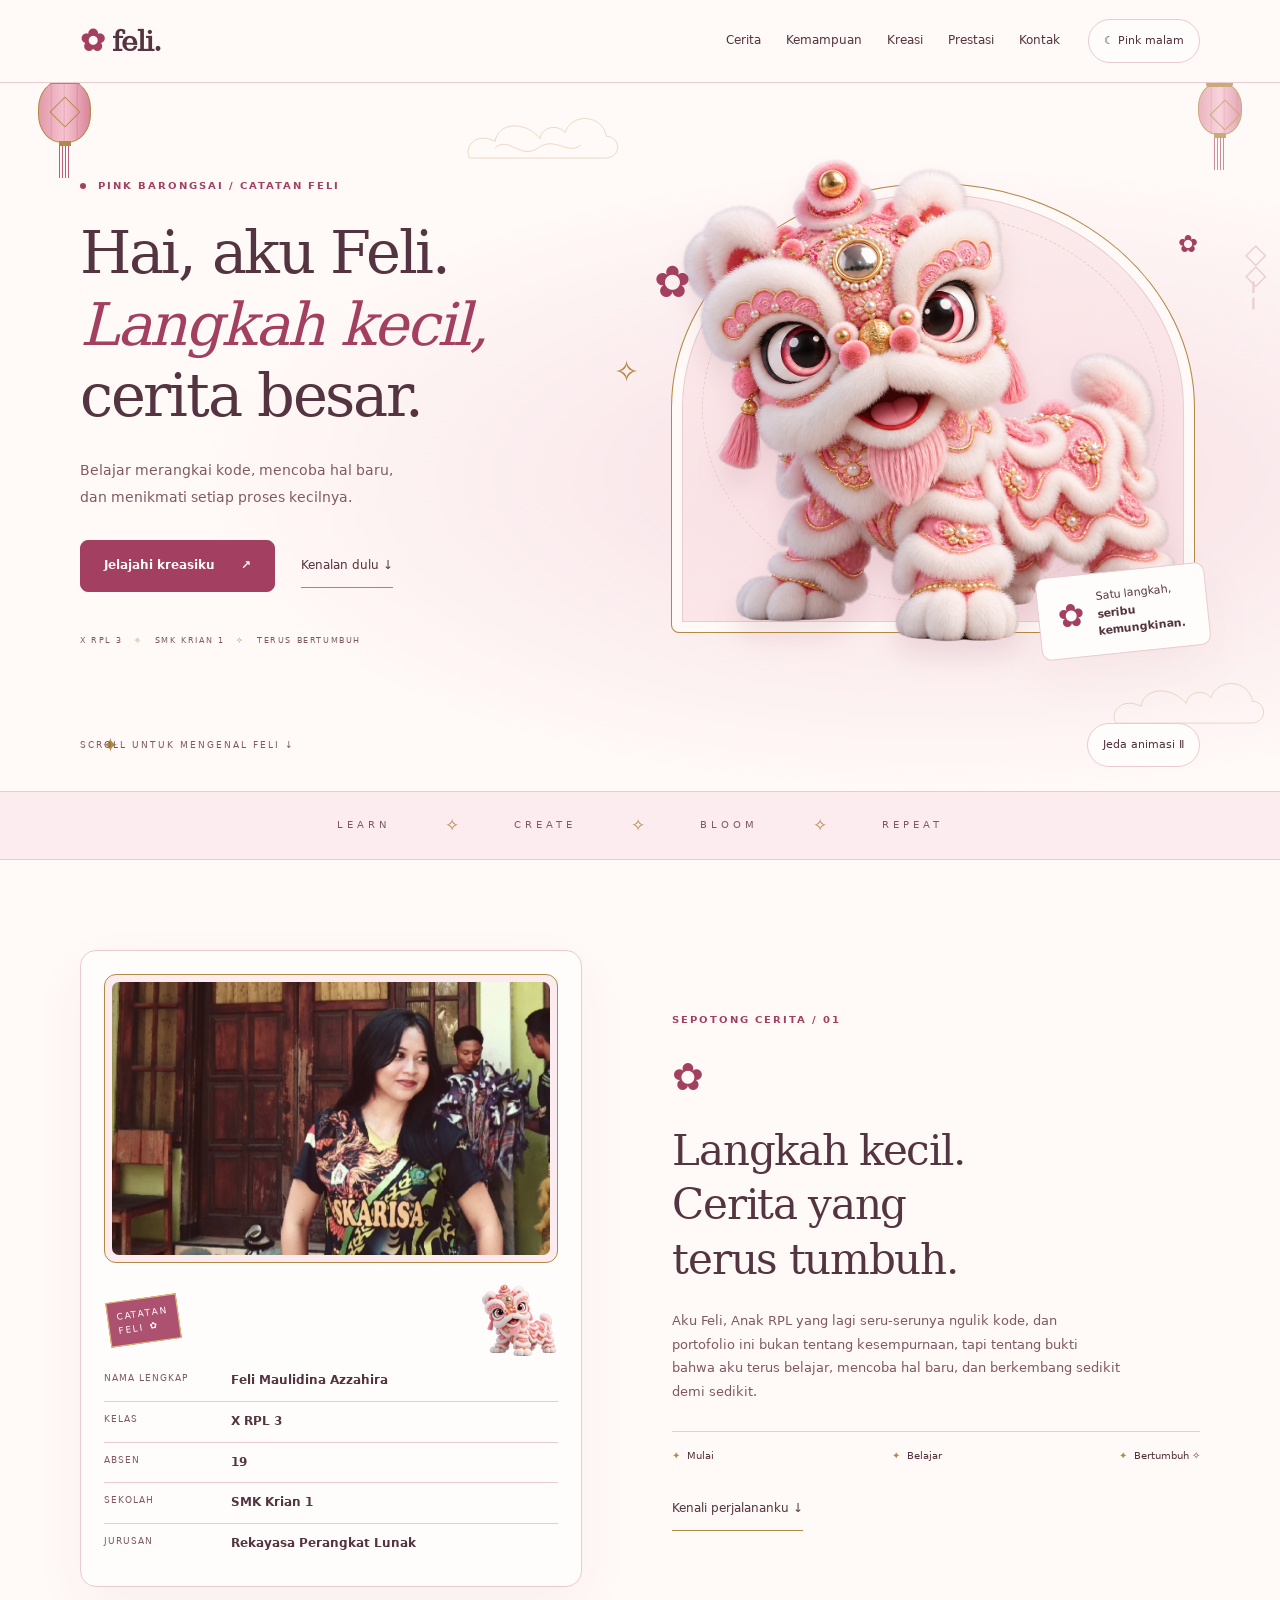
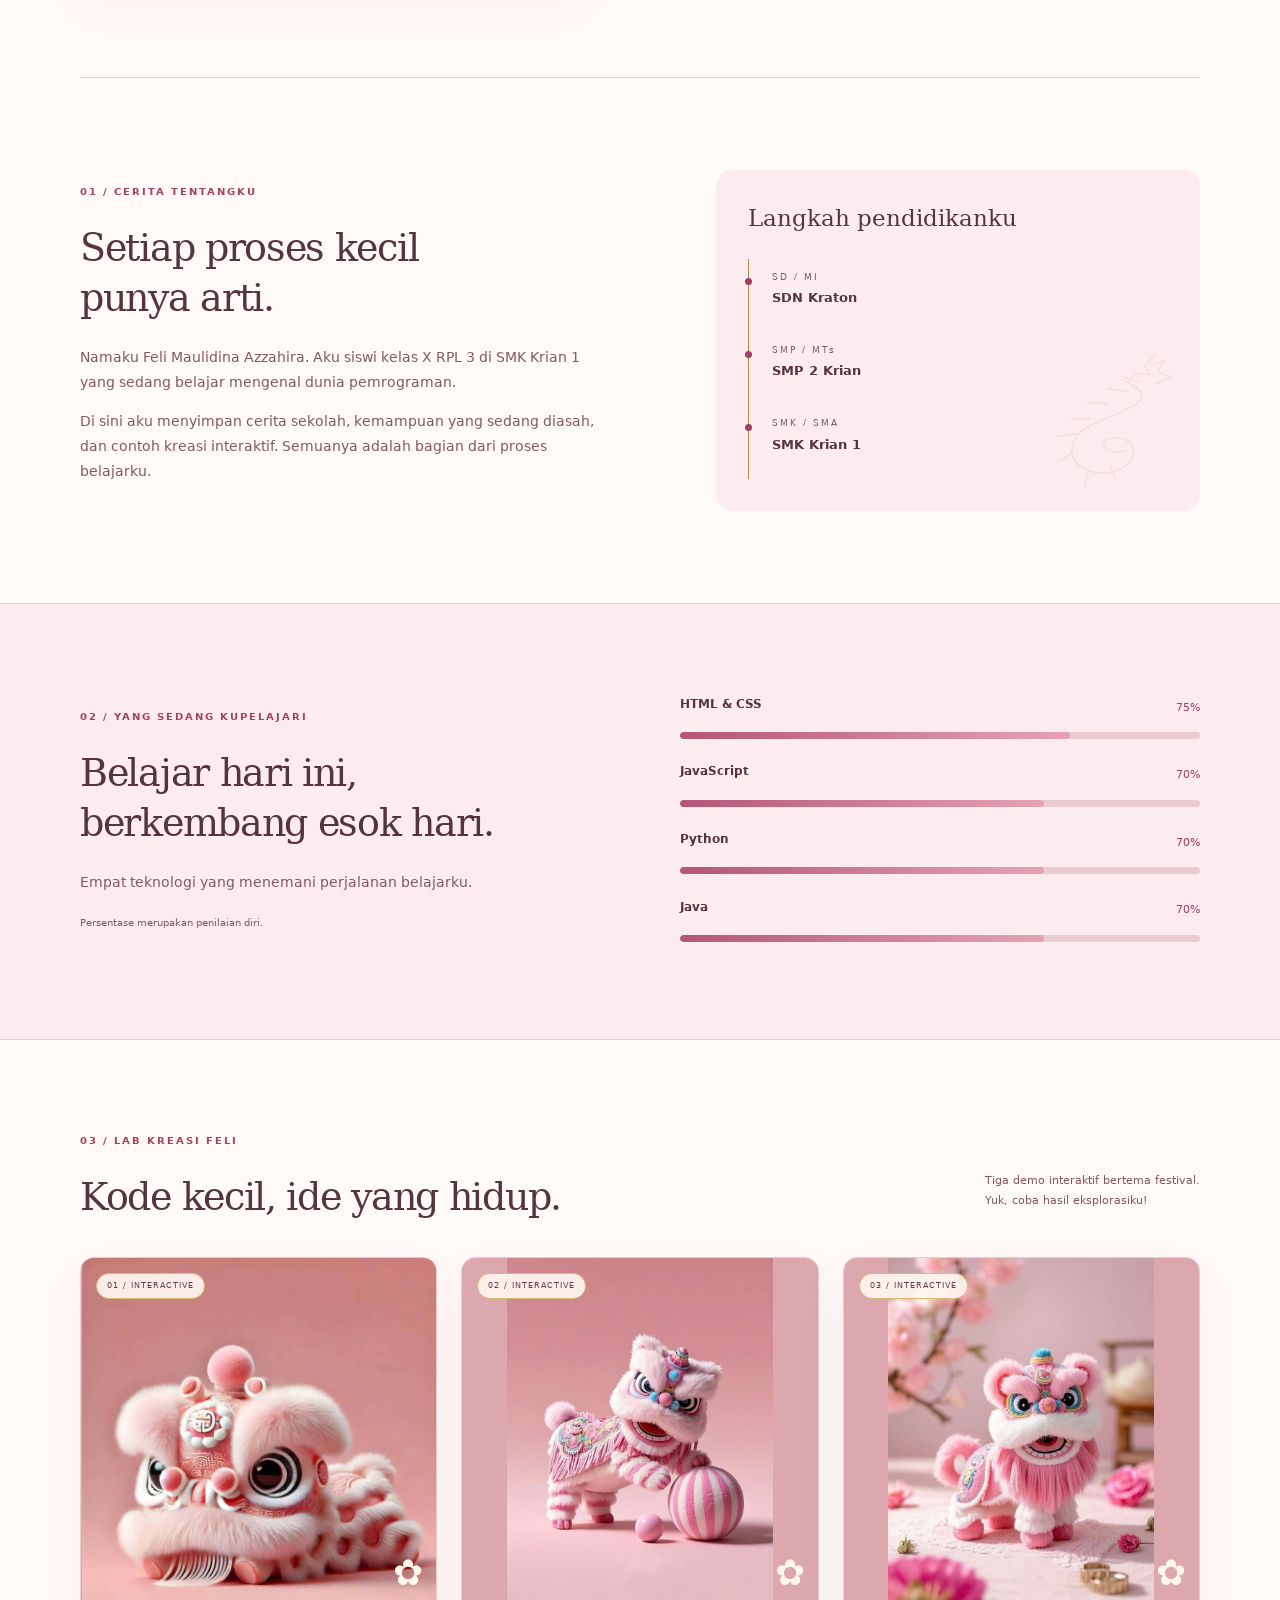
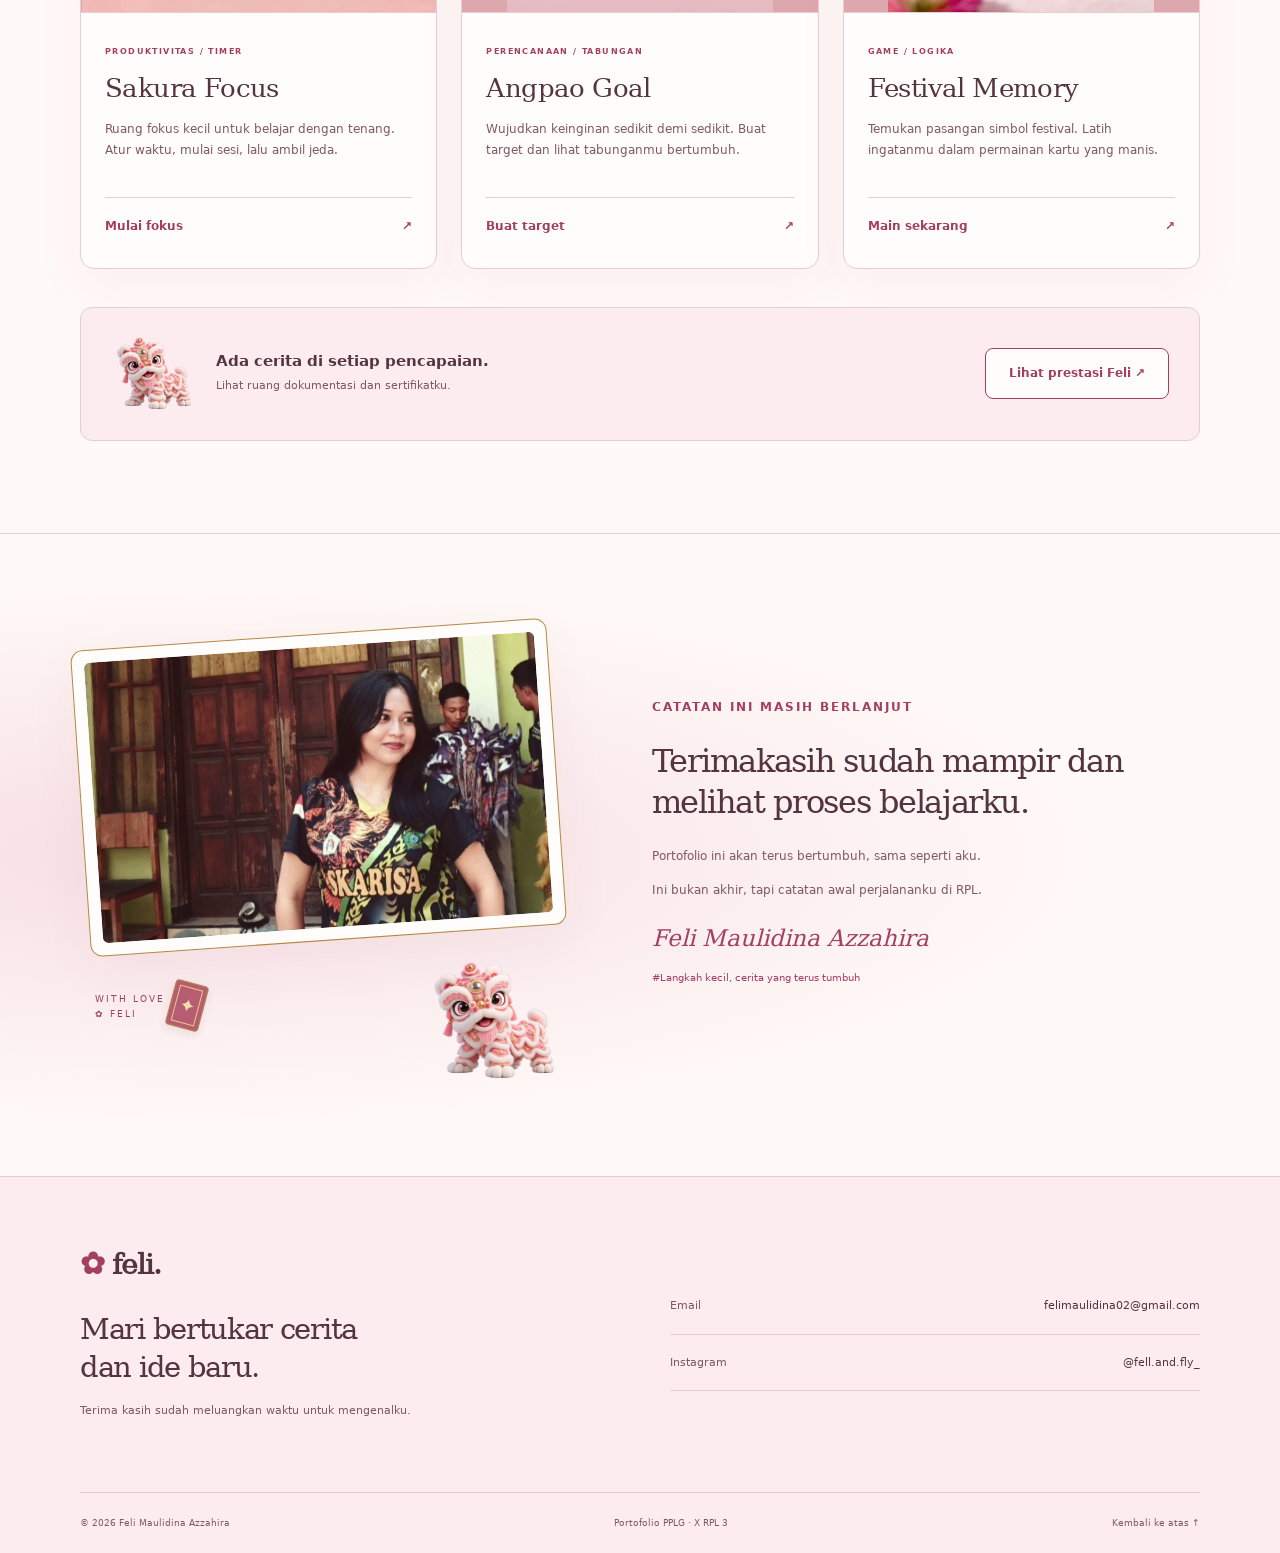
==== portfolio-barongsai-pink/index.html @ 2411786a "Upload ZIP deployment via Web Client Uploaded 23 files." ====
<!DOCTYPE html>
<html lang="id">
<head>
<meta charset="UTF-8">
<meta name="viewport" content="width=device-width, initial-scale=1.0">
<meta name="theme-color" content="#fcf2f5">
<meta name="description" content="Kenali Feli Maulidina Azzahira, siswi X RPL 3 SMK Krian 1. Profil, keterampilan, demo proyek sederhana, dan galeri prestasi.">
<title>Feli | Pink Barongsai — Chinese Aesthetic Portfolio</title>
<link rel="icon" href="assets/favicon.svg" type="image/svg+xml">
<link rel="stylesheet" href="style.css">
<script src="config.js" defer>
</script>
<script src="common.js" defer>
</script>
<script src="experience.js" defer>
</script>
<script src="script.js" defer>
</script>
</head>
<body>
<div class="scroll-progress" aria-hidden="true">
</div>
<div class="petals" aria-hidden="true">
</div>
<a class="skip" href="#utama">Lewati menu</a>
<header class="header">
<div class="container nav-wrap">
<a class="brand" href="index.html">
<span aria-hidden="true">✿</span> feli.</a>
<button class="menu-toggle" aria-controls="navigasi" aria-expanded="false" hidden>Menu ☰</button>
<nav id="navigasi" aria-label="Menu utama">
<a href="index.html#profil">Cerita</a>
<a href="index.html#bekal">Kemampuan</a>
<a href="index.html#karya">Kreasi</a>
<a href="prestasi.html">Prestasi</a>
<a href="#kontak">Kontak</a>
</nav>
<button class="theme-toggle" aria-pressed="false" type="button" hidden>☾ Pink malam</button>
</div>
</header>
<main id="utama">
<section class="festival-hero">
<div class="festival-decor" aria-hidden="true">
<span class="lantern lantern-one">
<i>
</i>
</span>
<span class="lantern lantern-two">
<i>
</i>
</span>
<svg class="chinese-cloud cloud-one" viewBox="0 0 220 80">
<path d="M12 62h185c26 0 22-30 3-30-5-30-48-33-57-5-11-13-33-7-34 8C86 9 50 14 47 39 22 26 3 45 12 62Z"/>
<path d="M47 48c19-17 35 17 59 0s40 11 59-4"/>
</svg>
<svg class="chinese-cloud cloud-two" viewBox="0 0 220 80">
<path d="M12 62h185c26 0 22-30 3-30-5-30-48-33-57-5-11-13-33-7-34 8C86 9 50 14 47 39 22 26 3 45 12 62Z"/>
</svg>
<span class="spark spark-one">✧</span>
<span class="spark spark-two">✦</span>
<span class="chinese-knot">◇<br>◇<br>╎</span>
</div>
<div class="container hero-layout">
<div class="introduction">
<p class="eyebrow">
<span class="tiny-dot">
</span> PINK BARONGSAI / CATATAN FELI</p>
<h1>Hai, aku Feli.<br>
<em>Langkah kecil,</em>
<br>cerita besar.</h1>
<p class="hero-description">Belajar merangkai kode, mencoba hal baru,<br>dan menikmati setiap proses kecilnya.</p>
<div class="hero-actions">
<a class="button" href="#karya">Jelajahi kreasiku <span>↗</span>
</a>
<a class="plain-link" href="#profil">Kenalan dulu ↓</a>
</div>
<p class="hero-meta">X RPL 3 <span>✧</span> SMK KRIAN 1 <span>✧</span> TERUS BERTUMBUH</p>
</div>
<div class="hero-art" aria-label="Barongsai pink menyambutmu">
<div class="moon-gate">
</div>

<img class="mascot hero-lion" data-art="mascot" alt="" aria-hidden="true" width="400" height="370" loading="eager" fetchpriority="high">
<div class="hero-sticker">
<span>✿</span> Satu langkah,<br>
<strong>seribu kemungkinan.</strong>
</div>
<span class="art-petal petal-a">✿</span>
<span class="art-petal petal-b">✿</span>
</div>
</div>
<div class="container hero-bottom">
<span>SCROLL UNTUK MENGENAL FELI ↓</span>
<button class="motion-toggle" type="button" aria-pressed="false" hidden>Jeda animasi Ⅱ</button>
</div>
</section>
<div class="festival-ribbon" aria-hidden="true">
<span>LEARN</span> ✧ <span>CREATE</span> ✧ <span>BLOOM</span> ✧ <span>REPEAT</span>
</div>
<section class="container identity-story" aria-label="Kenalan dengan Feli">
<article class="identity-card">
<div class="identity-top">
<div class="photo-circle photo-frame">
<div id="profile-initials" role="img" aria-label="Inisial Feli Maulidina Azzahira">FA</div>
<img id="profile-photo" data-photo="profile" alt="Foto asli Feli Maulidina Azzahira" width="836" height="522" hidden>
</div>
<img class="mascot frame-lion" data-art="mascot" alt="" aria-hidden="true" width="400" height="370" loading="lazy">
<span class="small-stamp" aria-hidden="true">CATATAN<br>FELI ✿</span>
</div>
<dl class="identity-list">
<div>
<dt>NAMA LENGKAP</dt>
<dd>Feli Maulidina Azzahira</dd>
</div>
<div>
<dt>KELAS</dt>
<dd>X RPL 3</dd>
</div>
<div>
<dt>ABSEN</dt>
<dd>19</dd>
</div>
<div>
<dt>SEKOLAH</dt>
<dd>SMK Krian 1</dd>
</div>
<div>
<dt>JURUSAN</dt>
<dd>Rekayasa Perangkat Lunak</dd>
</div>
</dl>
</article>
<aside class="trail-note">
<span class="note-label">SEPOTONG CERITA / 01</span>
<span class="flower" aria-hidden="true">✿</span>
<h2>Langkah kecil.<br>Cerita yang<br>terus tumbuh.</h2>
<p>Aku Feli, Anak RPL yang lagi seru-serunya ngulik kode, dan portofolio ini bukan tentang kesempurnaan, tapi tentang bukti bahwa aku terus belajar, mencoba hal baru, dan berkembang sedikit demi sedikit.</p>
<div class="trail-line" aria-hidden="true">
<span>Mulai</span>
<span>Belajar</span>
<span>Bertumbuh ✧</span>
</div>
<a class="plain-link" href="#profil">Kenali perjalananku ↓</a>
</aside>
</section>
<section id="profil" class="container section about">
<div>
<p class="eyebrow">01 / CERITA TENTANGKU</p>
<h2>Setiap proses kecil<br>punya arti.</h2>
<p>Namaku Feli Maulidina Azzahira. Aku siswi kelas X RPL 3 di SMK Krian 1 yang sedang belajar mengenal dunia pemrograman.</p>
<p>Di sini aku menyimpan cerita sekolah, kemampuan yang sedang diasah, dan contoh kreasi interaktif. Semuanya adalah bagian dari proses belajarku.</p>
</div>
<div class="school-panel">
<svg class="dragon-ornament" viewBox="0 0 240 240" aria-hidden="true">
<path d="M195 24l-17 16 7 13-17-2-14 12 15 9c25 28-60 36-84 65-27 35 26 67 65 42 25-17 10-44-17-39-25 4-4 26 20 17M183 41l22-7-9 15 19 8-24 9M171 63l-26-8m11 21-29-4m0 21-29-2m5 23-27-1m9 21-29 4m23 22-21 14m42 8-5 24m36-28 7 18"/>
</svg>
<h3>Langkah pendidikanku</h3>
<ol class="school-list">
<li>
<span>SD / MI</span>
<strong>SDN Kraton</strong>
</li>
<li>
<span>SMP / MTs</span>
<strong>SMP 2 Krian</strong>
</li>
<li>
<span>SMK / SMA</span>
<strong>SMK Krian 1</strong>
</li>
</ol>
</div>
</section>
<section id="bekal" class="skills-section">
<div class="container section skill-layout">
<div>
<p class="eyebrow">02 / YANG SEDANG KUPELAJARI</p>
<h2>Belajar hari ini,<br>berkembang esok hari.</h2>
<p>Empat teknologi yang menemani perjalanan belajarku.</p>
<small class="skill-note">Persentase merupakan penilaian diri.</small>
</div>
<div class="skill-list">
<div class="skill">
<div>
<h3>HTML &amp; CSS</h3>
<span>75%</span>
</div>
<progress value="75" max="100" aria-label="HTML &amp; CSS 75 persen">75%</progress>
</div>
<div class="skill">
<div>
<h3>JavaScript</h3>
<span>70%</span>
</div>
<progress value="70" max="100" aria-label="JavaScript 70 persen">70%</progress>
</div>
<div class="skill">
<div>
<h3>Python</h3>
<span>70%</span>
</div>
<progress value="70" max="100" aria-label="Python 70 persen">70%</progress>
</div>
<div class="skill">
<div>
<h3>Java</h3>
<span>70%</span>
</div>
<progress value="70" max="100" aria-label="Java 70 persen">70%</progress>
</div>
</div>
</div>
</section>
<section id="karya" class="container section">
<div class="section-heading">
<div>
<p class="eyebrow">03 / LAB KREASI FELI</p>
<h2>Kode kecil, ide yang hidup.</h2>
</div>
<p>Tiga demo interaktif bertema festival.<br>Yuk, coba hasil eksplorasiku!</p>
</div>
<div class="projects">
<article class="project">
<div class="project-visual photo-frame">
<img data-photo="portfolio1" alt="Thumbnail Sakura Focus: Barongsai pink dan putih" width="736" height="736" loading="lazy">
<span class="project-number">01 / INTERACTIVE</span>
<span class="project-flower" aria-hidden="true">✿</span>
</div>
<div class="project-body">
<span class="tag">PRODUKTIVITAS / TIMER</span>
<h3>Sakura Focus</h3>
<p>Ruang fokus kecil untuk belajar dengan tenang. Atur waktu, mulai sesi, lalu ambil jeda.</p>
<button class="demo-button" data-demo="focus" hidden>Mulai fokus <span>↗</span>
</button>
</div>
</article>
<article class="project">
<div class="project-visual photo-frame">
<img data-photo="portfolio2" alt="Thumbnail Angpao Goal: Barongsai pink dan putih" width="736" height="736" loading="lazy">
<span class="project-number">02 / INTERACTIVE</span>
<span class="project-flower" aria-hidden="true">✿</span>
</div>
<div class="project-body">
<span class="tag">PERENCANAAN / TABUNGAN</span>
<h3>Angpao Goal</h3>
<p>Wujudkan keinginan sedikit demi sedikit. Buat target dan lihat tabunganmu bertumbuh.</p>
<button class="demo-button" data-demo="goal" hidden>Buat target <span>↗</span>
</button>
</div>
</article>
<article class="project">
<div class="project-visual photo-frame">
<img data-photo="portfolio3" alt="Thumbnail Festival Memory: Barongsai pink dan putih" width="736" height="736" loading="lazy">
<span class="project-number">03 / INTERACTIVE</span>
<span class="project-flower" aria-hidden="true">✿</span>
</div>
<div class="project-body">
<span class="tag">GAME / LOGIKA</span>
<h3>Festival Memory</h3>
<p>Temukan pasangan simbol festival. Latih ingatanmu dalam permainan kartu yang manis.</p>
<button class="demo-button" data-demo="memory" hidden>Main sekarang <span>↗</span>
</button>
</div>
</article>
</div>
<div class="achievement-cta">
<img class="mascot cta-lion" data-art="mascot" alt="" aria-hidden="true" width="400" height="370" loading="lazy">
<div>
<h3>Ada cerita di setiap pencapaian.</h3>
<p>Lihat ruang dokumentasi dan sertifikatku.</p>
</div>
<a class="button secondary" href="prestasi.html">Lihat prestasi Feli ↗</a>
</div>
<noscript>
<p>Aktifkan JavaScript untuk mencoba proyek interaktif.</p>
</noscript>
</section>
<section class="closing-section">
<div class="container closing-layout">
<div class="closing-visual">
<div class="closing-photo photo-frame">
<img data-photo="closing" alt="Foto penutup Feli Maulidina Azzahira" width="836" height="522" loading="lazy">
</div>
<img class="mascot closing-lion" data-art="mascot" alt="" aria-hidden="true" width="400" height="370" loading="lazy">
<span class="angpao-ornament" aria-hidden="true"></span><span class="closing-seal">WITH LOVE<br>✿ FELI</span>
</div>
<div class="closing-copy">
<p class="eyebrow">CATATAN INI MASIH BERLANJUT</p>
<h2>Terimakasih sudah mampir dan melihat proses belajarku.</h2>
<p>Portofolio ini akan terus bertumbuh, sama seperti aku.</p>
<p>Ini bukan akhir, tapi catatan awal perjalananku di RPL.</p>
<span class="signature">Feli Maulidina Azzahira</span>
<p class="closing-hashtag">#Langkah kecil, cerita yang terus tumbuh</p>
</div>
</div>
</section>
</main>
<footer id="kontak">
<div class="container footer-content">
<div>
<a class="brand" href="index.html">
<span aria-hidden="true">✿</span> feli.</a>
<h2>Mari bertukar cerita<br>dan ide baru.</h2>
<p>Terima kasih sudah meluangkan waktu untuk mengenalku.</p>
</div>
<div class="contact-details">
<div class="contact-line">
<span>Email</span>
<span id="email-contact">
<a href="mailto:felimaulidina02@gmail.com">felimaulidina02@gmail.com</a>
</span>
</div>
<div class="contact-line">
<span>Instagram</span>
<span id="social-contact">
<a href="https://www.instagram.com/fell.and.fly_/">@fell.and.fly_</a>
</span>
</div>
</div>
</div>
<div class="container footer-bottom">
<span>© <span id="year">2026</span> Feli Maulidina Azzahira</span>
<span>Portofolio PPLG · X RPL 3</span>
<a href="#utama">Kembali ke atas ↑</a>
</div>
</footer>
<dialog id="demo-dialog" aria-labelledby="demo-title">
<div class="dialog-head">
<span>RUANG LATIHAN</span>
<button id="close-dialog" type="button" aria-label="Tutup proyek">×</button>
</div>
<h2 id="demo-title">
</h2>
<div id="demo-content">
</div>
</dialog>
</body>
</html>
---- portfolio-barongsai-pink/style.css ----
@font-face{font-family:Feli Sans;src:url('assets/fonts/DejaVuSans-Regular.woff') format('woff');font-weight:400;font-display:swap}
@font-face{font-family:Feli Sans;src:url('assets/fonts/DejaVuSans-Bold.woff') format('woff');font-weight:700;font-display:swap}
@font-face{font-family:Feli Serif;src:url('assets/fonts/DejaVuSerif-Regular.woff') format('woff');font-display:swap}
:root{--bg:#fff9f7;--surface:#fffdfb;--pink:#f7dee4;--pink-soft:#fcecf0;--ink:#543440;--muted:#805965;--accent:#a33f61;--accent-hover:#852d4b;--gold:#b48945;--line:#eacbd0;--shadow:0 18px 55px #8637520c;--serif:'Feli Serif',Georgia,serif;--sans:'Feli Sans',Arial,sans-serif}
*{box-sizing:border-box}html{scroll-behavior:smooth;scroll-padding-top:100px}body{margin:0;background:var(--bg);color:var(--ink);font-family:var(--sans);font-size:14px;line-height:1.8;overflow-x:clip}body[data-theme=dark]{--bg:#291d27;--surface:#352631;--pink:#49303e;--pink-soft:#3c2936;--ink:#fff0ee;--muted:#dcc0c9;--accent:#f4a7bd;--accent-hover:#ffc9d8;--gold:#ddb77a;--line:#674450;--shadow:0 18px 55px #0002}h1,h2,h3,p{margin-top:0}h1,h2{font-family:var(--serif);font-weight:400;line-height:1.3;letter-spacing:-1.3px}h2{font-size:clamp(28px,3vw,42px);margin-bottom:22px}h3{font-size:18px;line-height:1.45}p{color:var(--muted)}a{color:inherit;text-decoration:none}button,input,textarea,select{font:inherit}button,a,input,select{touch-action:manipulation}button{cursor:pointer}button:disabled{cursor:default;opacity:.65}a,button{ -webkit-tap-highlight-color:transparent}button,a{transition:background .25s,color .25s,transform .25s,box-shadow .25s}button:focus-visible,a:focus-visible,input:focus-visible,select:focus-visible{outline:3px solid var(--gold);outline-offset:4px}img{max-width:100%;display:block}[hidden]{display:none!important}.container{width:min(1120px,calc(100% - 64px));margin-inline:auto}.section{padding-block:92px}.eyebrow,.tag,.note-label{font-size:10px;letter-spacing:2px;font-weight:700;color:var(--accent)}.eyebrow{margin-bottom:22px}.skip{position:fixed;top:-100px;left:20px;padding:12px;background:var(--surface);z-index:100}.skip:focus{top:10px}.header{position:sticky;top:0;z-index:30;background:var(--bg);border-bottom:1px solid var(--line)}.nav-wrap{display:flex;align-items:center;gap:28px;min-height:82px}.brand{font-family:var(--serif);font-size:28px;letter-spacing:-1px;font-weight:700}.brand span{color:var(--accent);font-size:30px}.nav-wrap nav{display:flex;gap:25px;margin-left:auto;font-size:12px}.nav-wrap nav a{padding:10px 0}.nav-wrap nav a:hover{color:var(--accent)}.theme-toggle,.menu-toggle,.motion-toggle{border:1px solid var(--line);border-radius:30px;padding:10px 15px;font-size:11px;background:var(--surface);color:var(--ink);min-height:44px}.menu-toggle{display:none}.scroll-progress{position:fixed;top:0;height:3px;background:var(--accent);width:100%;transform:scaleX(0);transform-origin:left;z-index:60}.button{display:inline-flex;align-items:center;justify-content:center;gap:26px;padding:14px 23px;min-height:48px;background:var(--accent);color:var(--bg);border:1px solid var(--accent);border-radius:8px;font-size:12px;font-weight:700}.button:hover{background:var(--accent-hover);transform:translateY(-3px);box-shadow:0 8px 22px #a33f6122}.button.secondary{background:var(--surface);color:var(--accent)}.plain-link{display:inline-flex;align-items:center;min-height:44px;font-size:12px;border-bottom:1px solid var(--gold)}.plain-link:hover{color:var(--accent)}
/* Hero: moon gate, lanterns and soft 3D lion. */
.festival-hero{position:relative;isolation:isolate;background:radial-gradient(ellipse at 74% 56%,var(--pink) 0,transparent 56%);overflow:hidden}.hero-layout{display:grid;grid-template-columns:1.05fr 1fr;align-items:center;min-height:640px;gap:25px;position:relative;z-index:2}.introduction{padding:52px 0 25px}.tiny-dot{display:inline-block;width:6px;height:6px;background:var(--accent);border-radius:50%;margin-right:7px}.introduction h1{font-size:clamp(42px,4.6vw,62px);margin-bottom:25px;line-height:1.22;letter-spacing:-2.3px}.introduction h1 em{font-weight:400;color:var(--accent)}.hero-description{font-size:14px;line-height:1.9}.hero-actions{display:flex;align-items:center;gap:26px;margin:30px 0}.hero-meta{font-size:8px;letter-spacing:1.6px;display:flex;align-items:center;gap:12px;margin-top:42px}.hero-meta span{color:var(--gold)}.hero-art{position:relative;height:510px;transform:translateY(var(--parallax,0px));min-width:0}.moon-gate{position:absolute;inset:35px 5px 25px;border:1px solid var(--gold);border-radius:50% 50% 8px 8px;background:linear-gradient(140deg,#fbe5e6aa,#f2c5d03b);box-shadow:inset 0 0 0 10px var(--bg),inset 0 0 0 11px var(--line)}.moon-gate:before{content:'';position:absolute;inset:30px;border:1px dashed var(--line);border-radius:50%}.mascot{object-fit:contain;pointer-events:none;user-select:none;animation:lion-dance 6s ease-in-out infinite}.hero-lion{position:absolute;width:103%;max-width:110%;height:auto;bottom:4px;left:-4%;filter:drop-shadow(0 17px 12px #8f4b5820)}.orbit-label{position:absolute;left:21%;top:15px;font-size:10px;letter-spacing:2px;transform:rotate(-7deg);color:var(--muted)}.hero-sticker{position:absolute;right:-8px;bottom:5px;border:1px solid var(--line);background:var(--surface);border-radius:10px;padding:14px 19px;font-size:11px;line-height:1.6;box-shadow:var(--shadow);transform:rotate(-6deg)}.hero-sticker span{float:left;font-size:32px;margin-right:12px;color:var(--accent)}.art-petal{position:absolute;color:var(--accent);font-size:44px;animation:float 7s ease-in-out infinite}.petal-a{left:-12px;top:94px}.petal-b{right:2px;top:75px;font-size:24px;animation-delay:-2s}.hero-bottom{display:flex;justify-content:space-between;align-items:center;padding-bottom:24px;position:relative;z-index:3}.hero-bottom>span{font-size:9px;letter-spacing:2px;color:var(--muted)}.festival-ribbon{display:flex;justify-content:center;align-items:center;gap:55px;border-block:1px solid var(--line);background:var(--pink-soft);padding:18px 20px;color:var(--gold);font-size:17px}.festival-ribbon span{font-size:10px;letter-spacing:4px;color:var(--muted)}
.festival-decor{position:absolute;inset:0;pointer-events:none;overflow:hidden;z-index:0}.lantern{position:absolute;width:53px;height:63px;top:-3px;border:1px solid var(--gold);border-radius:45%;background:repeating-linear-gradient(90deg,transparent 0 11px,#b85e7030 12px 13px),linear-gradient(90deg,#e29aaa,#f6c4d0,#d9859b);transform-origin:top center;animation:sway 7s ease-in-out infinite}.lantern:before{content:'';position:absolute;left:18%;width:64%;height:7px;top:-4px;border-radius:3px;background:var(--gold)}.lantern:after{content:'';position:absolute;left:calc(50% - 6px);width:12px;height:32px;bottom:-36px;border-top:5px solid var(--gold);background:repeating-linear-gradient(90deg,#b76278 0 1px,transparent 1px 3px)}.lantern i{position:absolute;width:22px;height:22px;left:15px;top:20px;border:1px solid #b48945;transform:rotate(45deg)}.lantern-one{left:3%}.lantern-two{right:3%;top:0;width:44px;height:52px;animation-delay:-3s;opacity:.7}.chinese-cloud{position:absolute;width:160px;fill:none;stroke:var(--gold);stroke-width:1.1;opacity:.35;animation:cloud-drift 14s ease-in-out infinite}.cloud-one{left:36%;top:30px}.cloud-two{right:1%;bottom:55px;animation-delay:-7s}.spark{position:absolute;color:var(--gold);animation:twinkle 4s ease-in-out infinite}.spark-one{left:48%;top:37%;font-size:30px}.spark-two{left:8%;bottom:4%;font-size:20px}.chinese-knot{position:absolute;right:1%;top:160px;color:var(--accent);font-size:28px;line-height:.75;opacity:.2}.petals{position:fixed;inset:0;overflow:hidden;pointer-events:none;z-index:31}.petals i{position:absolute;left:var(--x);top:-30px;width:9px;height:14px;border-radius:80% 0 75% 35%;background:#eaa2ba;opacity:0;animation:petal-fall var(--duration) linear var(--delay) infinite}.dragon-ornament{position:absolute;right:10px;bottom:0;width:175px;fill:none;stroke:var(--gold);stroke-width:2;opacity:.12;pointer-events:none}
/* Original identity, school and skills content retained. */
.identity-story{display:grid;grid-template-columns:1fr 1.05fr;gap:90px;padding-block:90px;align-items:center}.identity-card{background:var(--surface);border:1px solid var(--line);padding:23px;border-radius:16px;box-shadow:var(--shadow);position:relative}.identity-top{position:relative}.photo-circle{position:relative;background:var(--pink-soft);min-height:150px}.photo-frame{border:1px solid var(--gold);padding:7px;border-radius:12px;position:relative;background:var(--pink-soft)}.photo-circle img{width:100%;height:auto;object-fit:contain;border-radius:7px}.photo-circle #profile-initials{padding:50px;text-align:center;font-family:var(--serif);font-size:42px}.frame-lion{position:absolute;right:-34px;bottom:-34px;width:115px;height:auto;z-index:2;animation-delay:-2s}.small-stamp{position:absolute;top:17px;left:17px;font-size:9px;line-height:1.5;letter-spacing:2px;color:#fff;background:#a33f61e6;border:1px solid #e3bd76;padding:8px;transform:rotate(-8deg)}.identity-list{margin:23px 0 0}.identity-list>div{display:grid;grid-template-columns:115px 1fr;gap:12px;padding:9px 0;border-bottom:1px solid var(--line)}.identity-list>div:last-child{border:0}.identity-list dt{font-size:9px;letter-spacing:1px;color:var(--muted)}.identity-list dd{margin:0;font-size:12px;font-weight:700}.trail-note{position:relative}.flower{display:block;color:var(--accent);font-size:38px;margin:12px 0}.trail-note h2{font-size:42px}.trail-note p{font-size:13px;max-width:450px}.trail-line{display:flex;justify-content:space-between;gap:10px;font-size:10px;border-top:1px solid var(--line);padding-top:15px;margin:28px 0 22px}.trail-line span:before{content:'✦';color:var(--gold);margin-right:7px}.about{border-top:1px solid var(--line);display:grid;grid-template-columns:1.15fr 1fr;gap:80px;align-items:center}.about p{max-width:520px}.school-panel{background:var(--pink-soft);padding:32px;border-radius:16px;position:relative;overflow:hidden}.school-panel h3{font-family:var(--serif);font-weight:400;font-size:23px}.school-list{margin:0;padding:0;list-style:none;position:relative;z-index:1}.school-list li{border-left:1px solid var(--gold);padding:10px 0 22px 23px;position:relative}.school-list li:before{content:'';width:7px;height:7px;position:absolute;left:-4px;top:19px;background:var(--accent);border-radius:50%}.school-list span{display:block;font-size:9px;letter-spacing:2px;color:var(--muted)}.school-list strong{font-size:13px}.skills-section{background:var(--pink-soft);border-block:1px solid var(--line)}.skill-layout{display:grid;grid-template-columns:1fr 1fr;gap:80px;align-items:center}.skill-note{font-size:10px;color:var(--muted)}.skill{margin-bottom:19px}.skill:last-child{margin-bottom:0}.skill>div{display:flex;justify-content:space-between;align-items:center}.skill h3{font-size:12px;margin:0 0 6px}.skill span{font-size:11px;color:var(--accent)}progress{appearance:none;width:100%;height:7px;border:0;border-radius:20px;overflow:hidden;background:var(--line)}progress::-webkit-progress-bar{background:var(--line);border-radius:20px}progress::-webkit-progress-value{background:linear-gradient(90deg,#b45677,#e6a2b5);border-radius:20px}progress::-moz-progress-bar{background:#b45677;border-radius:20px}
/* Thumbnails supplied by the user. */
.section-heading{display:flex;justify-content:space-between;align-items:end;gap:25px;margin-bottom:35px}.section-heading h2{margin-bottom:0}.section-heading>p{font-size:11px;flex-shrink:0}.projects{display:grid;grid-template-columns:repeat(3,minmax(0,1fr));gap:24px}.project{min-width:0;background:var(--surface);border:1px solid var(--line);border-radius:14px;box-shadow:var(--shadow);transition:transform .3s,box-shadow .3s;overflow:hidden}.project:hover{transform:translateY(-7px);box-shadow:0 18px 35px #913e6118}.project-visual{padding:0;border:0;border-radius:0;border-bottom:1px solid var(--line);overflow:hidden;aspect-ratio:1/1}.project-visual img{width:100%;height:100%;object-fit:contain;background:#dca8ae;transition:transform .8s}.project:hover .project-visual img{transform:scale(1.035)}.project-number{position:absolute;top:15px;left:15px;background:#fff8f1e8;color:#66384c;padding:5px 10px;border:1px solid #dcb779;border-radius:20px;font-size:8px;letter-spacing:1px}.project-flower{position:absolute;right:13px;bottom:7px;color:#fff7e9;font-size:36px}.project-body{padding:24px}.tag{font-size:8px;letter-spacing:1.4px}.project h3{font:400 26px var(--serif);letter-spacing:-.6px;margin:10px 0 16px}.project p{font-size:12px;min-height:66px}.demo-button{display:flex;width:100%;justify-content:space-between;align-items:center;min-height:47px;border:0;border-top:1px solid var(--line);background:transparent;color:var(--accent);padding:13px 0 0;font-size:12px;font-weight:700}.demo-button:hover span{transform:translate(3px,-3px)}.demo-button span{transition:transform .25s}.achievement-cta{margin-top:38px;padding:27px 30px;display:flex;gap:23px;align-items:center;background:var(--pink-soft);border:1px solid var(--line);border-radius:12px}.achievement-cta h3{font-size:15px;margin:0 0 3px}.achievement-cta p{font-size:11px;margin:0}.achievement-cta .button{margin-left:auto;flex-shrink:0}.cta-lion{width:82px;height:78px;flex-shrink:0;animation-delay:-3s}
/* Closing photograph remains intact and uncropped. */
.closing-section{padding:80px 0 95px;border-top:1px solid var(--line);background:radial-gradient(ellipse at 15% 50%,var(--pink),transparent 60%)}.closing-layout{display:grid;grid-template-columns:1fr 1.15fr;align-items:center;gap:95px}.closing-visual{position:relative;padding:20px 0 65px}.closing-photo{padding:12px;transform:rotate(-4deg);background:var(--surface);box-shadow:var(--shadow)}.closing-photo img{width:100%;height:auto;border-radius:6px}.closing-lion{position:absolute;width:150px;height:auto;right:-28px;bottom:-4px}.closing-seal{position:absolute;left:15px;bottom:17px;font-size:9px;line-height:1.6;letter-spacing:2px;color:var(--accent)}.closing-copy h2{font-size:32px}.closing-copy p{font-size:12px}.signature{font:italic 23px var(--serif);display:block;margin:24px 0 18px;color:var(--accent)}.closing-copy .closing-hashtag{font-size:10px;color:var(--accent)}footer{border-top:1px solid var(--line);background:var(--pink-soft)}.footer-content{display:grid;grid-template-columns:1fr 1fr;gap:60px;padding-block:60px}.footer-content h2{font-size:29px;margin:20px 0 15px}.footer-content p{font-size:11px}.contact-details{align-self:center;min-width:0}.contact-line{padding:18px 0;border-bottom:1px solid var(--line);display:flex;gap:15px;justify-content:space-between;font-size:11px}.contact-line>span:last-child{overflow-wrap:anywhere;text-align:right}.contact-line>span:first-child{color:var(--muted)}.contact-line a:hover{color:var(--accent)}.footer-bottom{display:flex;justify-content:space-between;gap:15px;padding-block:22px;border-top:1px solid var(--line);font-size:9px;color:var(--muted)}
/* Gallery and accessible interactive demos. */
.gallery-intro{padding-block:70px 60px;position:relative;isolation:isolate}.gallery-intro h1{font-size:clamp(32px,4vw,51px);max-width:650px}.gallery-intro>p{max-width:650px}.gallery-intro>.plain-link{margin-bottom:26px}.gallery-lion{position:absolute;right:15px;bottom:12px;width:210px;height:auto;z-index:-1}.gallery-intro .festival-decor{z-index:-2}.gallery-intro .eyebrow{margin-top:20px}.gallery-section{padding-bottom:90px;min-height:300px}.achievement-grid{display:grid;grid-template-columns:repeat(3,minmax(0,1fr));gap:24px}.achievement-card{border:1px solid var(--gold);background:var(--surface);border-radius:14px;padding:8px}.achievement-open{border:0;background:transparent;color:var(--ink);padding:0;width:100%;text-align:left}.achievement-image{min-height:120px;background:var(--pink-soft);border-radius:8px;overflow:hidden}.achievement-image img{width:100%;height:240px;object-fit:contain}.achievement-caption{padding:15px}.achievement-caption h2{font:700 14px var(--sans);letter-spacing:0;margin:0}.achievement-caption span{font-size:11px;color:var(--accent)}.achievement-empty{border:1px dashed var(--gold);border-radius:14px;text-align:center;background:var(--surface);padding:45px 20px}.achievement-empty>span{font-size:38px;color:var(--accent)}.achievement-empty h2{font-size:27px;margin:12px 0}.achievement-empty p,#gallery-status{font-size:12px}.photo-unavailable{display:grid;place-items:center;min-height:180px;font-size:12px;color:var(--muted)}dialog{width:min(540px,calc(100% - 32px));max-height:calc(100dvh - 40px);overflow:auto;border:1px solid var(--gold);border-radius:20px;background:var(--surface);color:var(--ink);padding:27px;box-shadow:0 30px 100px #4e263744}dialog::backdrop{background:#35222c99;backdrop-filter:blur(4px)}body:has(dialog[open]){overflow:hidden}.dialog-head{display:flex;align-items:center;justify-content:space-between;gap:15px;margin-bottom:16px}.dialog-head>span{font-size:9px;letter-spacing:2px;color:var(--accent)}.dialog-head h2{font-size:21px;margin:0}.dialog-head button{width:44px;height:44px;border:1px solid var(--line);border-radius:50%;background:var(--pink-soft);color:var(--ink);font-size:25px}.dialog-head button:hover{transform:rotate(8deg)}dialog h2{font-size:29px}dialog p{font-size:12px}dialog label{display:block;font-size:12px;font-weight:700;margin:12px 0 6px}input,textarea,select{max-width:100%;width:100%;padding:12px;border:1px solid var(--line);border-radius:8px;background:var(--bg);color:var(--ink);font-size:14px}input[type=number]{appearance:textfield}.demo-actions{display:flex;gap:10px;flex-wrap:wrap;margin-top:20px}.demo-actions .button{flex:1}.result{display:block;padding:15px;margin-top:18px;background:var(--pink-soft);border-radius:9px;font-size:12px;color:var(--ink)}.timer-display{text-align:center;margin:20px auto;font:400 64px var(--serif);letter-spacing:-3px;color:var(--accent);font-variant-numeric:tabular-nums}.timer-flower{display:block;font-size:30px;letter-spacing:0;line-height:1;color:var(--gold);animation:float 5s ease-in-out infinite}.focus-options{display:flex;gap:8px}.focus-options button{flex:1;min-height:44px;border:1px solid var(--line);background:var(--pink-soft);border-radius:8px;color:var(--ink);font-size:11px}.focus-options button[aria-pressed=true]{border-color:var(--accent);background:var(--accent);color:var(--bg)}.goal-summary{text-align:center;margin:22px 0}.goal-summary strong{display:block;font:400 30px var(--serif);color:var(--accent);overflow-wrap:anywhere}.goal-summary small{font-size:11px;color:var(--muted)}.goal-fields{display:grid;grid-template-columns:1fr 1fr;gap:12px}.goal-fields>div{min-width:0}.memory-grid{display:grid;grid-template-columns:repeat(4,1fr);gap:9px;margin:20px 0}.memory-card{aspect-ratio:1;border:1px solid var(--gold);border-radius:10px;background:var(--pink-soft);color:var(--accent);font-size:27px;transition:transform .25s,background .25s}.memory-card:not(:disabled):hover{transform:translateY(-3px)}.memory-card.is-open{background:var(--surface);transform:rotateY(0)}.memory-card.is-matched{background:var(--pink);border-color:var(--accent);opacity:.75}.memory-status{display:flex;justify-content:space-between;font-size:12px;gap:12px}.achievement-viewer{width:min(900px,calc(100% - 32px))}#viewer-image{max-height:65vh;width:100%;object-fit:contain;background:var(--pink-soft);border:1px solid var(--line);border-radius:10px}
@keyframes lion-dance{0%,100%{transform:translateY(0) rotate(-1deg)}50%{transform:translateY(-9px) rotate(1.4deg)}}@keyframes float{0%,100%{transform:translateY(0) rotate(-6deg)}50%{transform:translateY(-10px) rotate(5deg)}}@keyframes sway{0%,100%{transform:rotate(-4deg)}50%{transform:rotate(4deg)}}@keyframes cloud-drift{0%,100%{transform:translateX(-10px)}50%{transform:translateX(13px)}}@keyframes twinkle{0%,100%{opacity:.25;transform:scale(.85)}50%{opacity:.75;transform:scale(1.1)}}@keyframes petal-fall{0%{transform:translate3d(0,-20px,0) rotate(0);opacity:0}10%,85%{opacity:.36}100%{transform:translate3d(var(--drift),105vh,0) rotate(270deg);opacity:0}}
.reveal{opacity:0;transform:translateY(20px);transition:opacity .7s var(--reveal-delay,0s),transform .7s var(--reveal-delay,0s)}.reveal.is-visible{opacity:1;transform:translateY(0)}.is-paused *,.is-paused *:before,.is-paused *:after,.page-hidden *{animation-play-state:paused!important}.is-paused .reveal{opacity:1;transform:none;transition:none}
@media(min-width:1450px){.lantern-one{left:9%}.lantern-two{right:9%}}
@media(max-width:1000px){.container{width:calc(100% - 48px)}.nav-wrap{gap:16px}.nav-wrap nav{gap:16px}.hero-layout{min-height:580px}.hero-art{height:425px}.hero-lion{bottom:20px}.introduction h1{font-size:47px}.hero-meta{font-size:7px;gap:7px;letter-spacing:.8px}.identity-story{gap:55px}.about,.skill-layout{gap:42px}.section-heading{display:block}.section-heading>p{margin-top:20px}.project-body{padding:19px}.project h3{font-size:22px}.project p{min-height:90px}.closing-layout{gap:65px}.gallery-intro>p{max-width:70%}.gallery-intro h1{max-width:70%}.gallery-lion{width:180px}}
@media(max-width:760px){html{scroll-padding-top:90px}.container{width:calc(100% - 36px)}.nav-wrap{min-height:72px;gap:9px;flex-wrap:wrap;position:relative}.brand{font-size:25px}.brand span{font-size:27px}.theme-toggle{margin-left:auto;font-size:10px;padding-inline:12px}.menu-toggle{display:block;order:3;font-size:11px}.nav-wrap nav{display:flex;order:4;width:100%;margin:0;padding:10px 0 18px;flex-wrap:wrap;gap:5px 20px}.js .nav-wrap nav{display:none}.js .nav-wrap nav.open{display:flex}.nav-wrap nav a{font-size:12px;min-height:44px}.hero-layout{grid-template-columns:1fr;min-height:0;gap:0}.introduction{padding-top:55px;padding-bottom:0;text-align:center}.introduction .eyebrow{font-size:8px;letter-spacing:1.5px;margin-bottom:20px}.introduction h1{font-size:46px;line-height:1.23;letter-spacing:-1.8px}.hero-description{font-size:12px}.hero-actions{justify-content:center;gap:20px;margin-top:23px;margin-bottom:0}.hero-actions .button{font-size:11px;gap:15px;padding-inline:19px}.hero-meta{justify-content:center;margin:22px 0 0;font-size:7px;letter-spacing:1px}.hero-art{height:370px;width:min(380px,92%);margin:10px auto 0}.moon-gate{inset:20px 12px 12px}.hero-lion{height:330px;width:100%;left:0;bottom:0}.orbit-label{font-size:8px;top:9px;left:17%}.hero-sticker{font-size:9px;right:0;bottom:7px;padding:10px 13px}.hero-sticker span{font-size:26px}.art-petal.petal-a{left:0;top:65px;font-size:30px}.petal-b{top:60px;right:0}.lantern{width:32px;height:44px;opacity:.65}.lantern i{width:16px;height:16px;left:7px;top:12px}.lantern-two{width:30px;height:38px}.cloud-one{width:100px;left:60%;top:25px;opacity:.2}.cloud-two{width:100px;bottom:85px}.spark-one{left:92%;top:32%;font-size:20px}.hero-bottom{padding-top:10px;gap:10px}.hero-bottom>span{font-size:7px;letter-spacing:1px}.motion-toggle{font-size:10px;padding:9px 12px}.festival-ribbon{gap:17px;padding:14px 10px;font-size:13px}.festival-ribbon span{font-size:8px;letter-spacing:2px}.identity-story{grid-template-columns:1fr;gap:48px;padding-block:57px}.identity-card{width:100%;max-width:470px;margin:auto;padding:18px}.frame-lion{right:-14px;width:94px;bottom:-27px}.identity-list>div{grid-template-columns:108px 1fr}.identity-list dd{font-size:11px}.small-stamp{font-size:7px}.trail-note h2{font-size:36px}.trail-note h2 br:nth-child(2){display:none}.trail-note .flower{position:absolute;top:-15px;right:12px}.trail-note>p{max-width:100%}.trail-line{margin-block:23px 14px}.section{padding-block:56px}.about,.skill-layout{grid-template-columns:1fr;gap:25px}.about h2,.skill-layout h2{font-size:31px}.about p,.skill-layout p{font-size:12px}.school-panel{padding:25px}.skill-list{padding:10px 0 0}.projects{grid-template-columns:1fr;gap:26px}.project{max-width:470px;width:100%;margin:auto}.project-visual{aspect-ratio:1.15/1}.project-visual img{object-fit:contain;background:#dca8ae}.project-body{padding:23px}.project h3{font-size:27px}.project p{min-height:0}.section-heading>p{font-size:12px}.section-heading h2{font-size:31px}.achievement-cta{padding:22px;display:grid;grid-template-columns:62px 1fr;gap:15px}.cta-lion{width:62px;height:70px}.achievement-cta h3{font-size:13px}.achievement-cta .button{grid-column:1/-1;margin:0;font-size:11px}.closing-section{padding-block:45px 55px}.closing-layout{grid-template-columns:1fr;gap:36px}.closing-visual{max-width:430px;width:calc(100% - 20px);margin:auto;padding-bottom:45px}.closing-lion{right:-12px;width:125px;bottom:-12px}.closing-copy h2{font-size:29px}.closing-copy .eyebrow{font-size:9px}.signature{font-size:21px}.footer-content{grid-template-columns:1fr;gap:14px;padding-block:40px}.footer-content h2{font-size:28px}.footer-content .brand{font-size:25px}.contact-line{font-size:10px}.footer-bottom{flex-wrap:wrap;font-size:8px;gap:12px}.footer-bottom>a{min-height:44px;display:flex;align-items:center}.gallery-intro{padding-block:42px 30px}.gallery-intro h1,.gallery-intro>p{max-width:100%}.gallery-intro h1{font-size:35px}.gallery-intro .eyebrow{font-size:9px}.gallery-lion{position:relative;right:auto;bottom:auto;width:145px;margin:0 auto 15px}.gallery-intro .festival-decor{opacity:.4}.achievement-grid{grid-template-columns:1fr}.achievement-empty h2{font-size:24px}.achievement-empty p{font-size:11px}.gallery-section{padding-bottom:55px}.petals i:nth-child(n+6){display:none}.closing-photo{transform:rotate(-2deg)}.hero-art{transform:none!important}}
@media(max-width:360px){.container{width:calc(100% - 28px)}.introduction h1{font-size:39px}.hero-meta{letter-spacing:.3px}.hero-actions{gap:13px}.hero-art{height:320px}.hero-lion{height:285px}.hero-sticker{bottom:-3px}.hero-bottom>span{max-width:130px}.festival-ribbon{gap:11px}.nav-wrap{gap:7px}.theme-toggle{font-size:9px;padding-inline:9px}.menu-toggle{padding-inline:10px}.identity-list>div{grid-template-columns:96px 1fr;gap:5px}.identity-list dt{font-size:8px}.closing-copy h2{font-size:26px}.goal-fields{grid-template-columns:1fr}dialog{padding:20px}.memory-grid{gap:6px}.memory-card{font-size:23px}}
@media(prefers-reduced-motion:reduce){html{scroll-behavior:auto}*,*:before,*:after{animation:none!important;transition:none!important}.reveal{opacity:1;transform:none}.petals{display:none}.hero-art{transform:none!important}}

.angpao-ornament{display:block;position:absolute;left:90px;bottom:8px;width:34px;height:47px;border:1px solid var(--gold);border-radius:4px;background:#b65d73;transform:rotate(15deg);box-shadow:0 4px 8px #632d4118}.angpao-ornament:before{content:"";position:absolute;inset:4px;border:1px solid #eac784}.angpao-ornament:after{content:"✦";position:absolute;inset:4px;text-align:center;line-height:36px;color:#f7dfad;font-size:19px}

/* Reserved decorative space keeps every original photo fully visible. */
.identity-top{padding-bottom:82px}.frame-lion{width:82px;right:0;bottom:0}.small-stamp{top:auto;bottom:15px;left:4px}.identity-list{margin-top:3px}
.closing-visual{padding-bottom:140px}.closing-lion{right:0;bottom:0;width:132px}.closing-seal{bottom:60px}.angpao-ornament{bottom:52px}
@media(max-width:760px){.identity-top{padding-bottom:78px}.frame-lion{width:78px;right:0;bottom:0}.closing-visual{padding-bottom:125px}.closing-lion{width:120px;right:0;bottom:0}.closing-seal{bottom:49px}.angpao-ornament{bottom:42px}}
.identity-top{padding-bottom:95px}.gallery-intro .lantern-one{left:auto;right:24%}
@media(max-width:760px){.identity-top{padding-bottom:90px}}
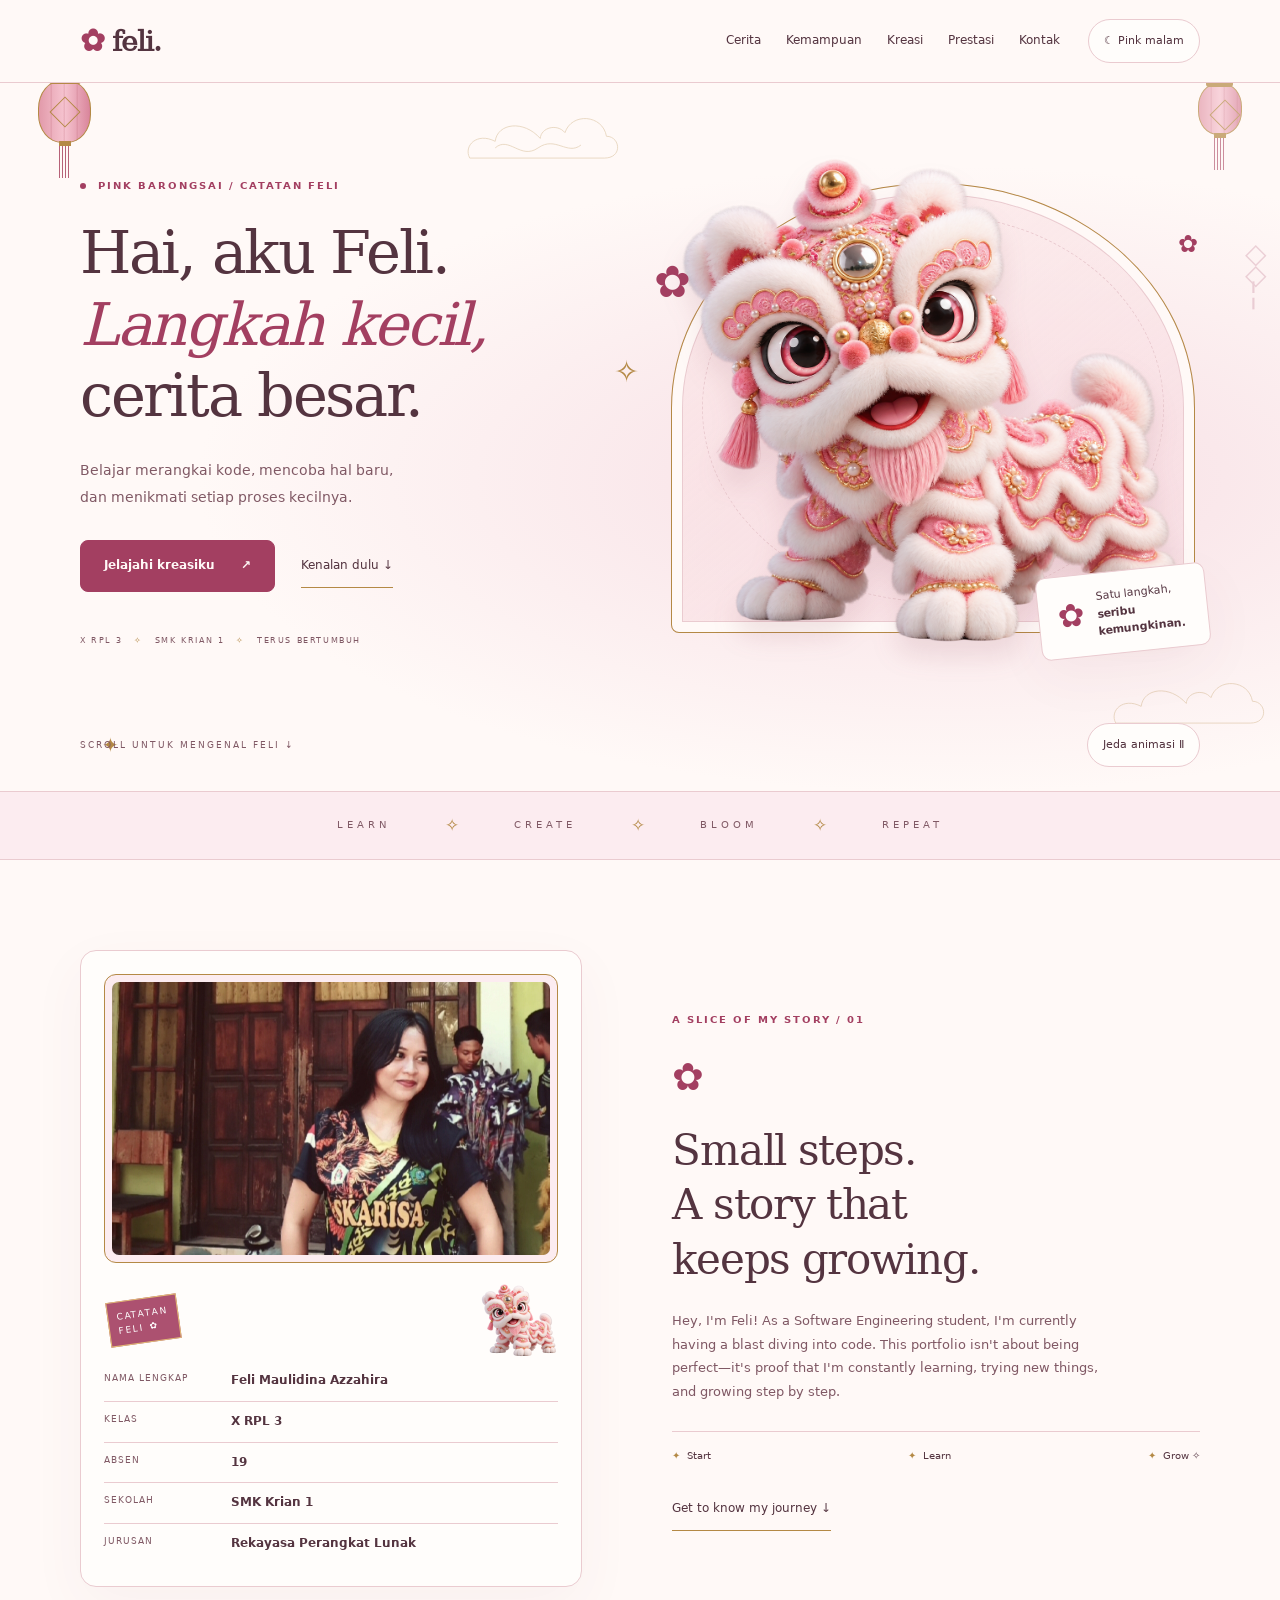
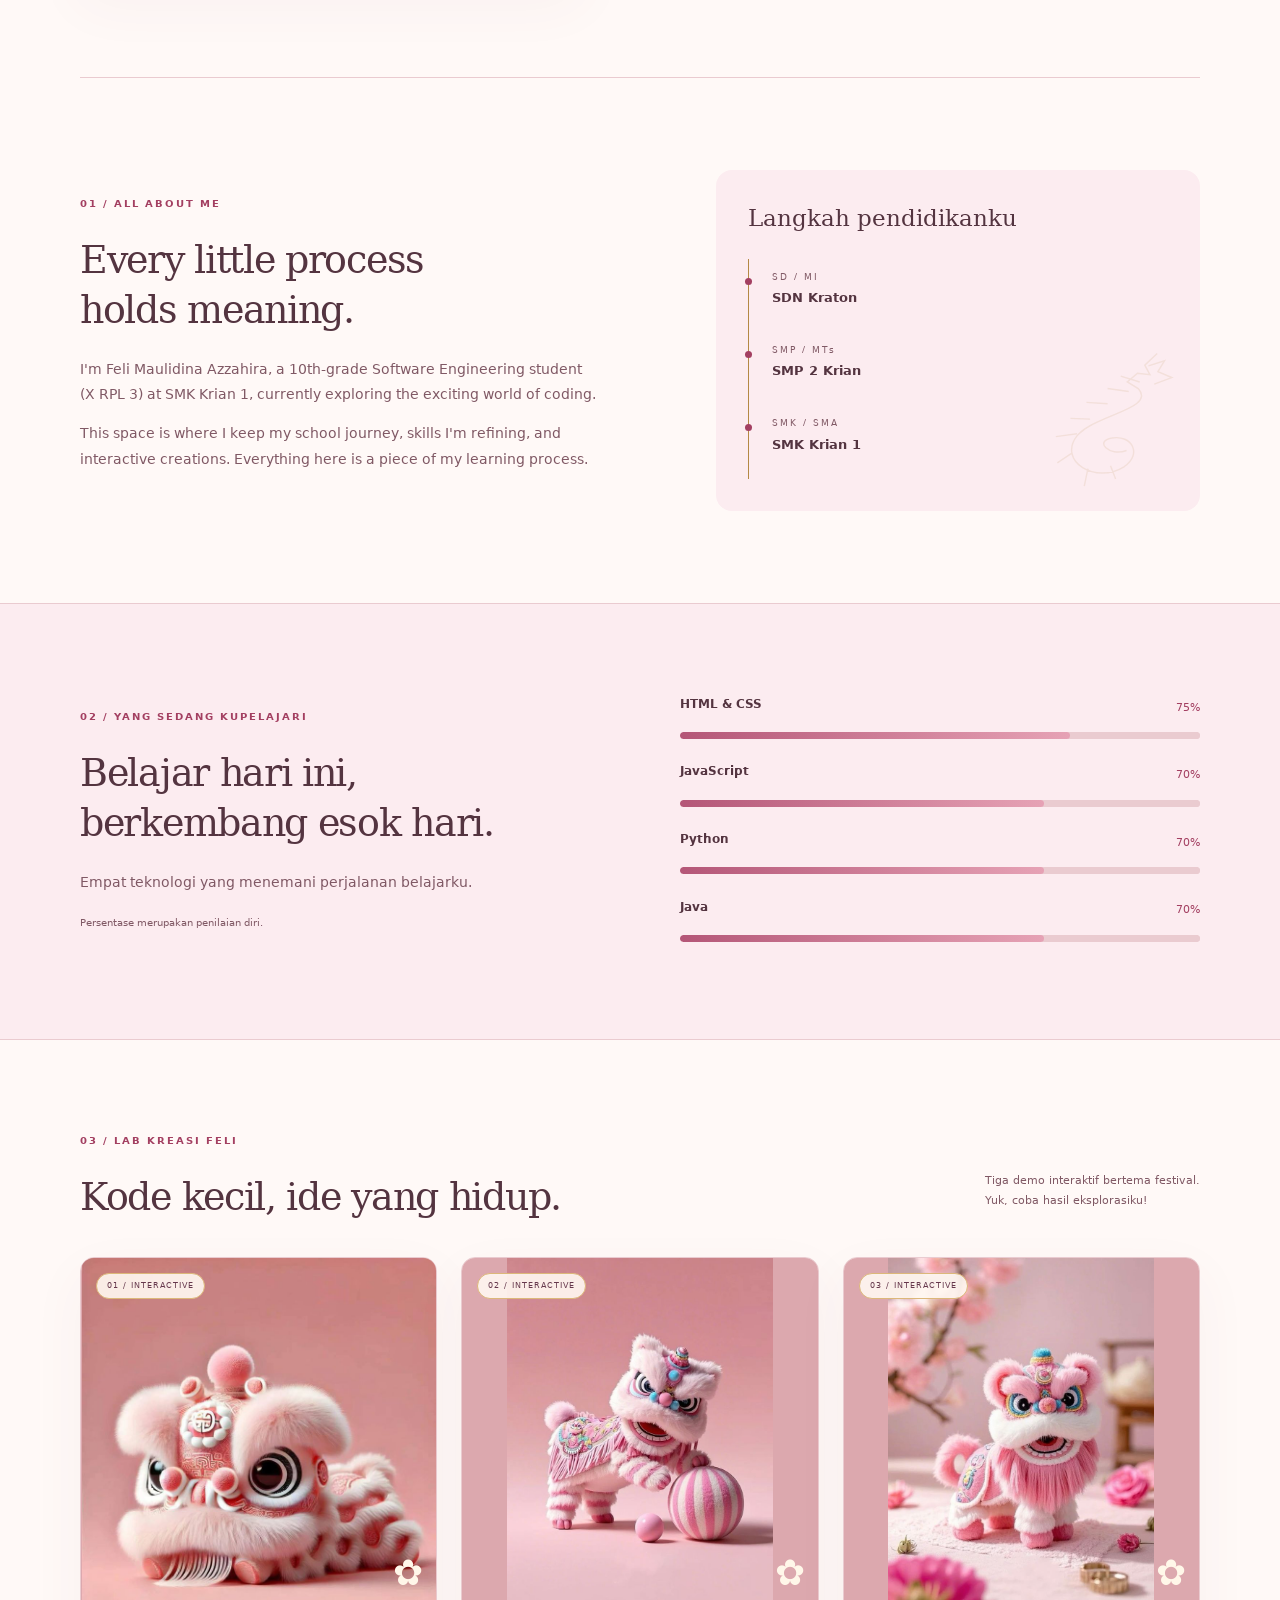
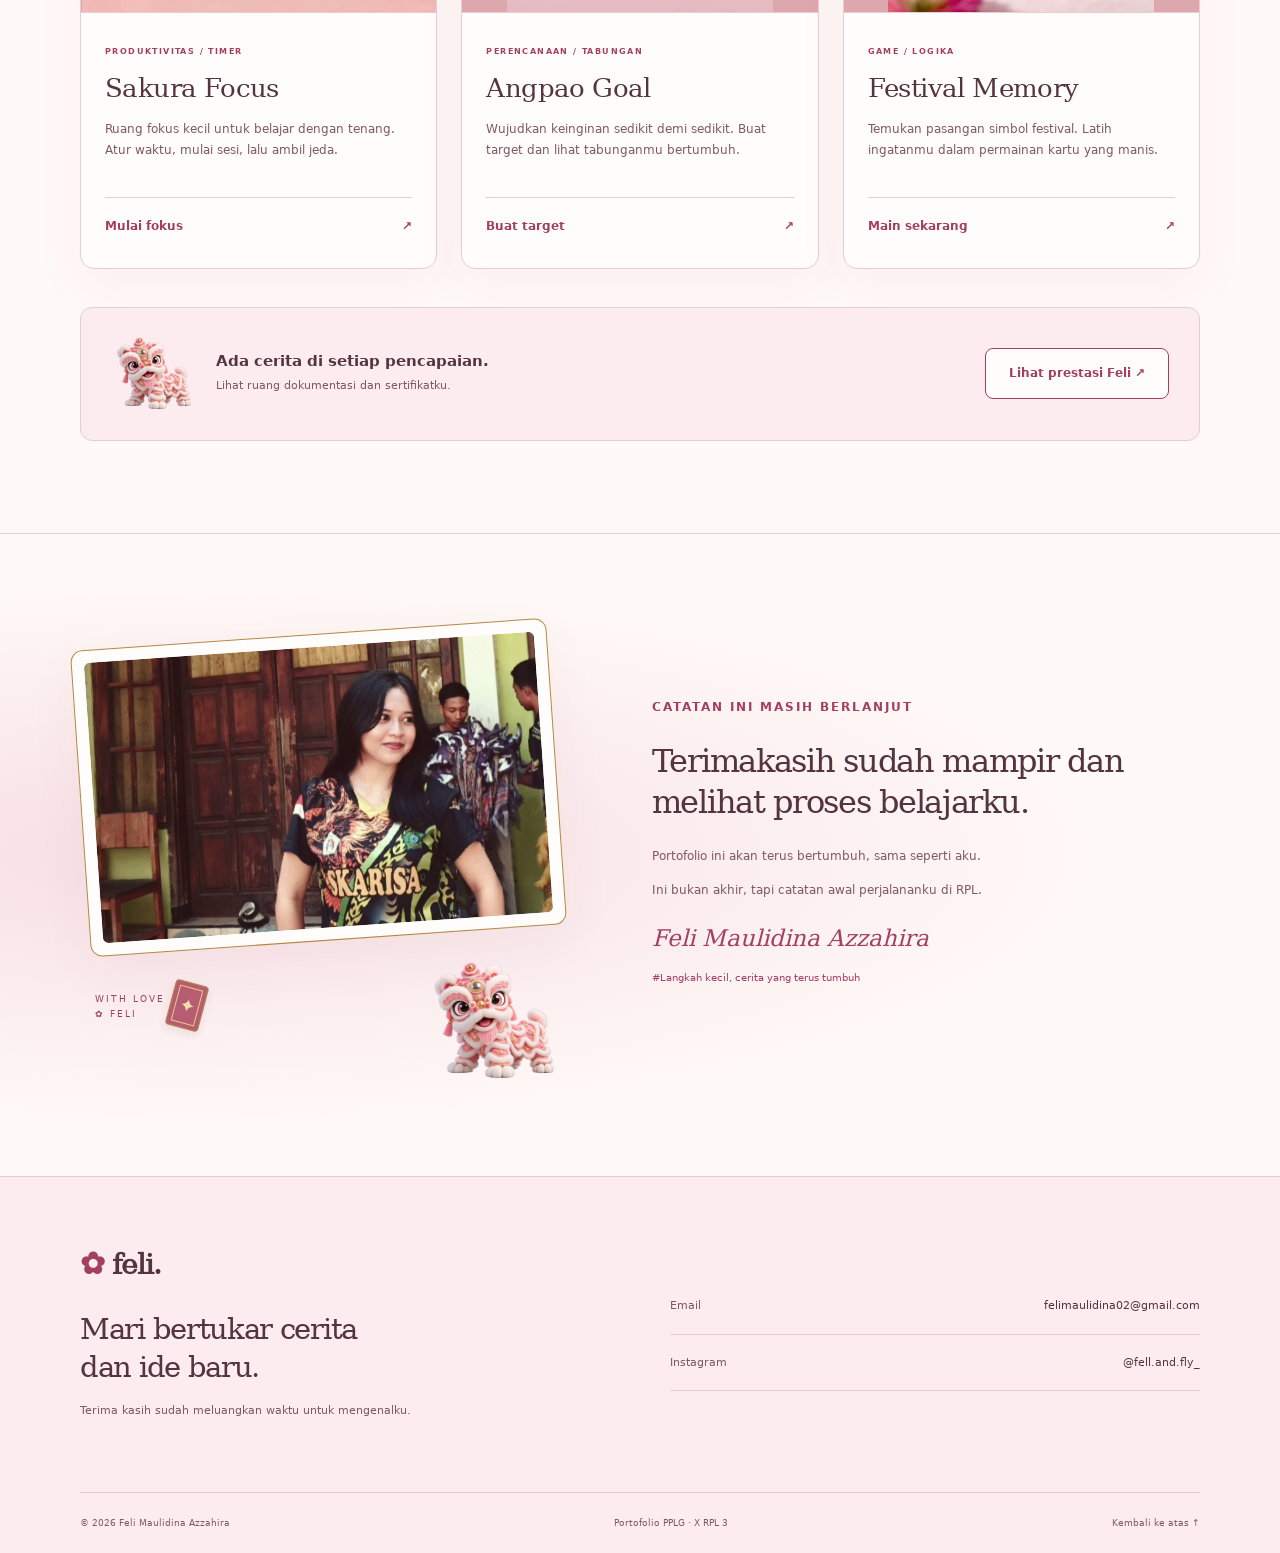
==== commit 8eeb0d3b: "Translate About Me section to modern aesthetic English Update the "Sepotong cerita" and "Cerita tent" ====
--- a/portfolio-barongsai-pink/index.html
+++ b/portfolio-barongsai-pink/index.html
@@ -131,24 +131,24 @@
 </dl>
 </article>
 <aside class="trail-note">
-<span class="note-label">SEPOTONG CERITA / 01</span>
+<span class="note-label">A SLICE OF MY STORY / 01</span>
 <span class="flower" aria-hidden="true">✿</span>
-<h2>Langkah kecil.<br>Cerita yang<br>terus tumbuh.</h2>
-<p>Aku Feli, Anak RPL yang lagi seru-serunya ngulik kode, dan portofolio ini bukan tentang kesempurnaan, tapi tentang bukti bahwa aku terus belajar, mencoba hal baru, dan berkembang sedikit demi sedikit.</p>
+<h2>Small steps.<br>A story that<br>keeps growing.</h2>
+<p>Hey, I'm Feli! As a Software Engineering student, I'm currently having a blast diving into code. This portfolio isn't about being perfect—it's proof that I'm constantly learning, trying new things, and growing step by step.</p>
 <div class="trail-line" aria-hidden="true">
-<span>Mulai</span>
-<span>Belajar</span>
-<span>Bertumbuh ✧</span>
-</div>
-<a class="plain-link" href="#profil">Kenali perjalananku ↓</a>
+<span>Start</span>
+<span>Learn</span>
+<span>Grow ✧</span>
+</div>
+<a class="plain-link" href="#profil">Get to know my journey ↓</a>
 </aside>
 </section>
 <section id="profil" class="container section about">
 <div>
-<p class="eyebrow">01 / CERITA TENTANGKU</p>
-<h2>Setiap proses kecil<br>punya arti.</h2>
-<p>Namaku Feli Maulidina Azzahira. Aku siswi kelas X RPL 3 di SMK Krian 1 yang sedang belajar mengenal dunia pemrograman.</p>
-<p>Di sini aku menyimpan cerita sekolah, kemampuan yang sedang diasah, dan contoh kreasi interaktif. Semuanya adalah bagian dari proses belajarku.</p>
+<p class="eyebrow">01 / ALL ABOUT ME</p>
+<h2>Every little process<br>holds meaning.</h2>
+<p>I'm Feli Maulidina Azzahira, a 10th-grade Software Engineering student (X RPL 3) at SMK Krian 1, currently exploring the exciting world of coding.</p>
+<p>This space is where I keep my school journey, skills I'm refining, and interactive creations. Everything here is a piece of my learning process.</p>
 </div>
 <div class="school-panel">
 <svg class="dragon-ornament" viewBox="0 0 240 240" aria-hidden="true">
